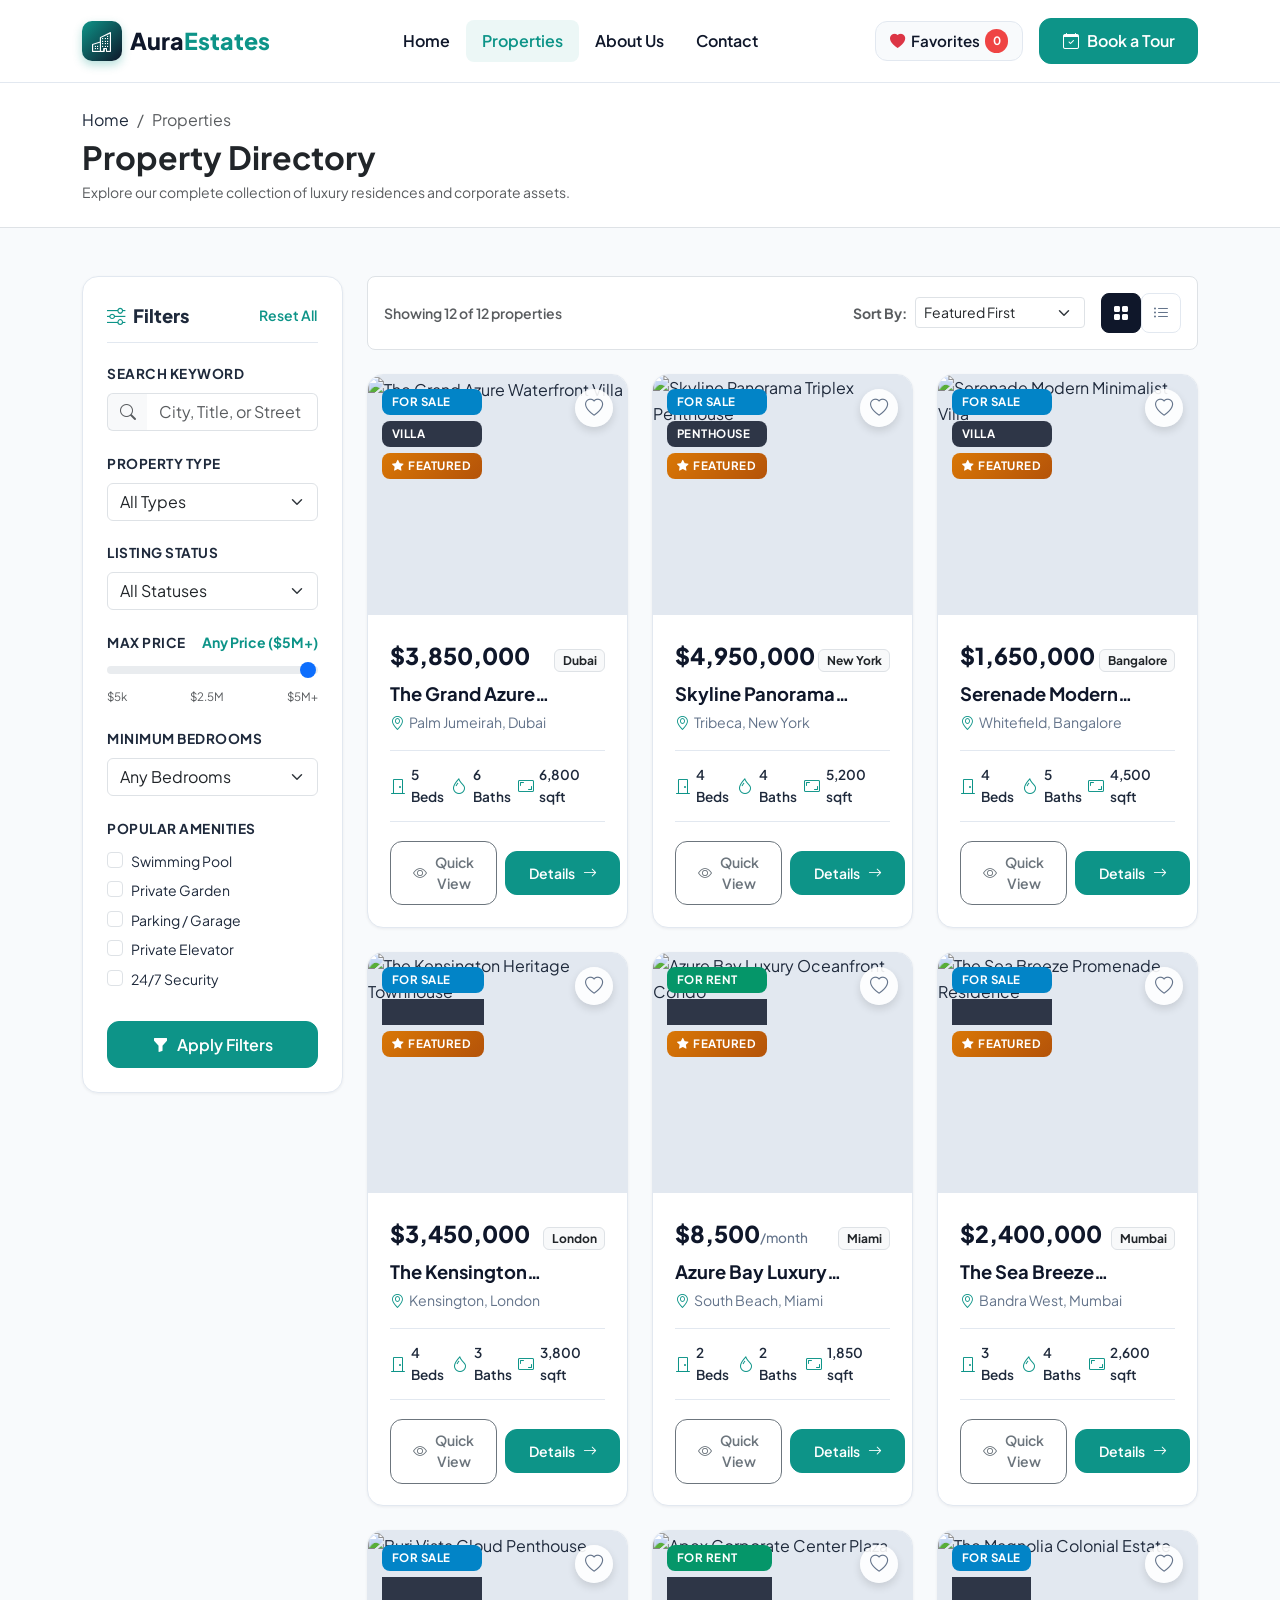
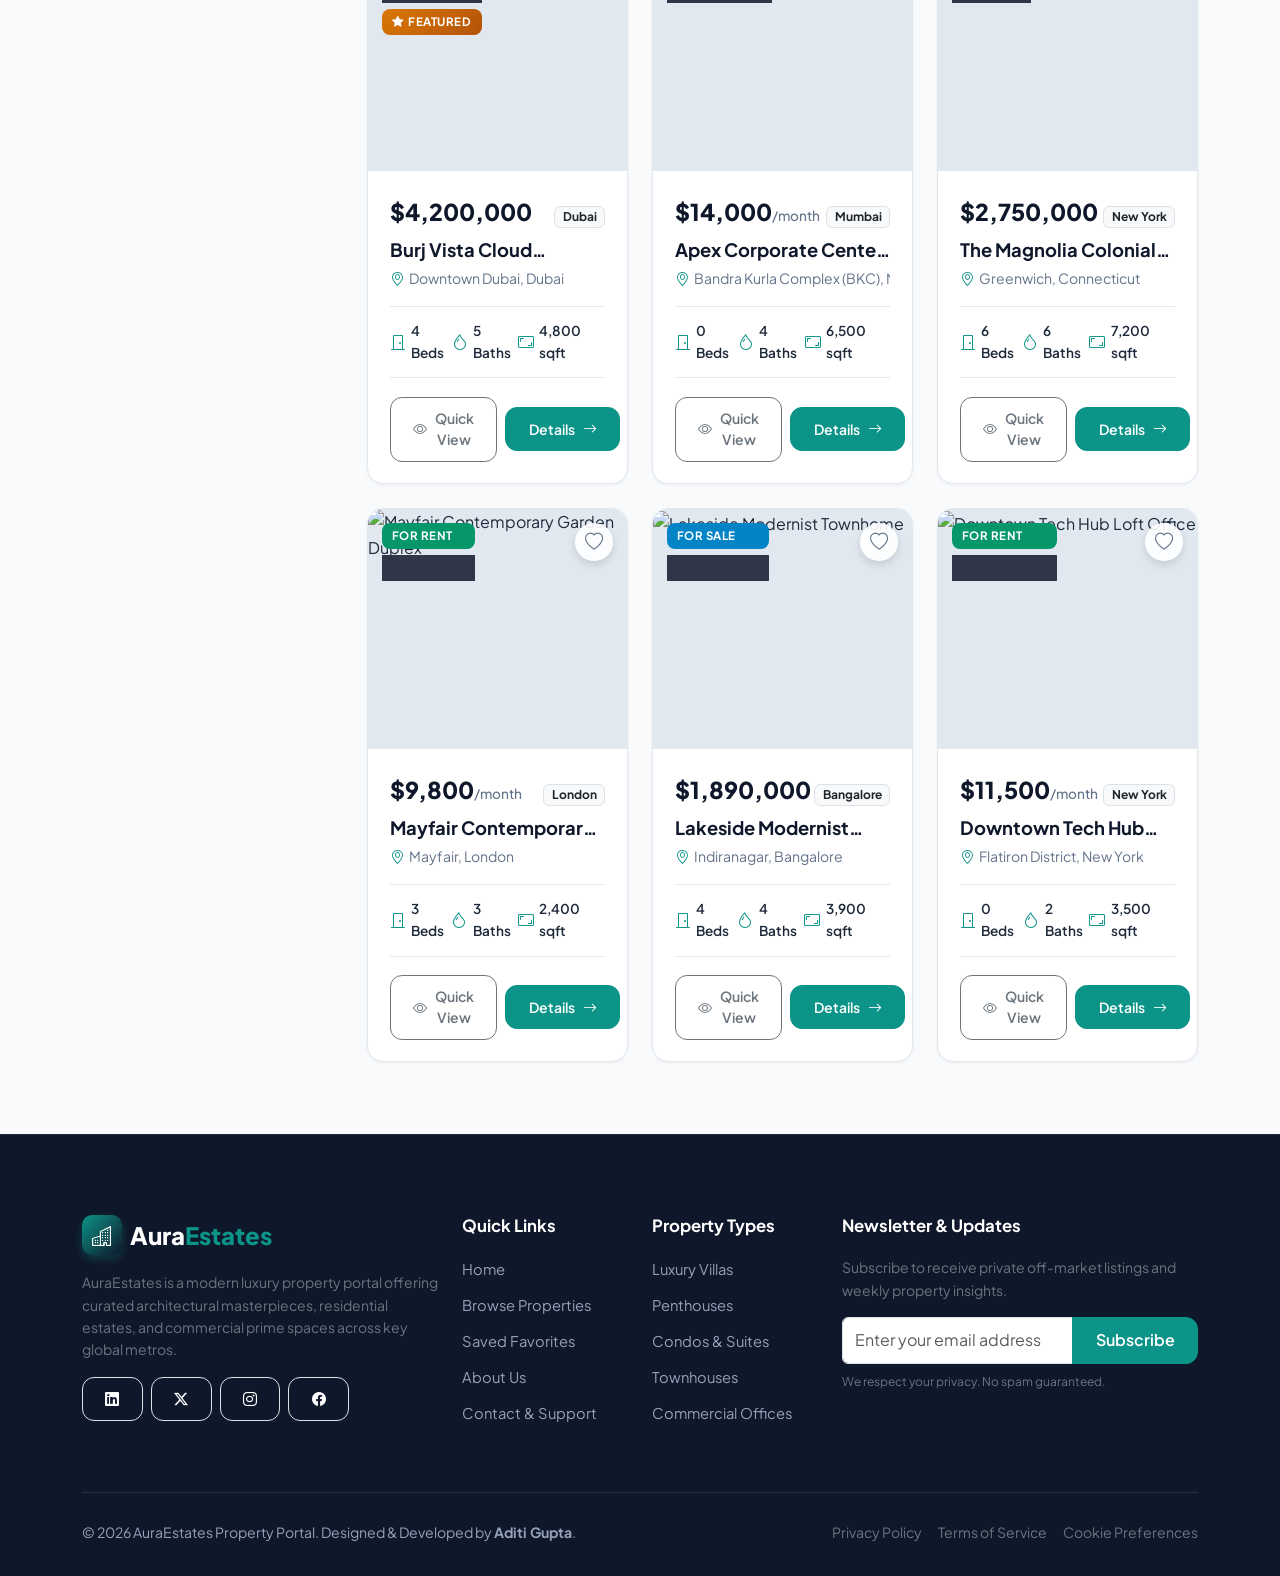
==== properties.html @ 4771a9ad "RealStates" ====
<!DOCTYPE html>
<html lang="en">
<head>
  <meta charset="UTF-8">
  <meta name="viewport" content="width=device-width, initial-scale=1.0">
  <title>Browse Properties | AuraEstates Luxury Portal</title>
  
  <!-- Favicon -->
  <link rel="icon" type="image/svg+xml" href="data:image/svg+xml,<svg xmlns='http://www.w3.org/2000/svg' viewBox='0 0 24 24' fill='%230d9488'><path d='M12 3L2 12h3v8h6v-6h2v6h6v-8h3L12 3z'/></svg>">

  <!-- Bootstrap 5 CSS -->
  <link href="https://cdn.jsdelivr.net/npm/bootstrap@5.3.3/dist/css/bootstrap.min.css" rel="stylesheet">
  <!-- Bootstrap Icons -->
  <link rel="stylesheet" href="https://cdn.jsdelivr.net/npm/bootstrap-icons@1.11.3/font/bootstrap-icons.min.css">
  <!-- Custom CSS -->
  <link rel="stylesheet" href="css/style.css">
</head>
<body>

  <!-- ================= Navigation Bar ================= -->
  <nav class="navbar navbar-expand-lg sticky-top main-navbar py-3">
    <div class="container">
      <a class="navbar-brand" href="index.html">
        <div class="brand-icon-box">
          <i class="bi bi-buildings"></i>
        </div>
        <span>Aura<span class="text-accent">Estates</span></span>
      </a>

      <button class="navbar-toggler border-0 shadow-none" type="button" data-bs-toggle="collapse" data-bs-target="#mainNav" aria-controls="mainNav" aria-expanded="false" aria-label="Toggle navigation">
        <i class="bi bi-list fs-1 text-dark"></i>
      </button>

      <div class="collapse navbar-collapse" id="mainNav">
        <ul class="navbar-nav mx-auto mb-2 mb-lg-0">
          <li class="nav-item">
            <a class="nav-link" href="index.html">Home</a>
          </li>
          <li class="nav-item">
            <a class="nav-link active" href="properties.html">Properties</a>
          </li>
          <li class="nav-item">
            <a class="nav-link" href="about.html">About Us</a>
          </li>
          <li class="nav-item">
            <a class="nav-link" href="contact.html">Contact</a>
          </li>
        </ul>

        <div class="d-flex align-items-center gap-3">
          <a href="favorites.html" class="nav-favorite-btn" title="View Saved Properties">
            <i class="bi bi-heart-fill text-danger"></i>
            <span>Favorites</span>
            <span class="badge-counter favorites-badge-count">0</span>
          </a>
          <a href="contact.html" class="btn btn-primary d-none d-sm-inline-flex">
            <i class="bi bi-calendar-check"></i> Book a Tour
          </a>
        </div>
      </div>
    </div>
  </nav>

  <!-- ================= Page Header / Breadcrumb ================= -->
  <div class="py-4 bg-white border-bottom">
    <div class="container">
      <nav aria-label="breadcrumb">
        <ol class="breadcrumb mb-1 small">
          <li class="breadcrumb-item"><a href="index.html">Home</a></li>
          <li class="breadcrumb-item active" aria-current="page">Properties</li>
        </ol>
      </nav>
      <div class="d-flex flex-column flex-md-row justify-content-between align-items-md-center">
        <div>
          <h2 class="fw-bold text-dark mb-1">Property Directory</h2>
          <p class="text-muted small mb-0">Explore our complete collection of luxury residences and corporate assets.</p>
        </div>
        <div class="mt-3 mt-md-0">
          <button class="btn btn-outline-secondary btn-sm d-lg-none" type="button" data-bs-toggle="collapse" data-bs-target="#filterSidebarCollapse">
            <i class="bi bi-funnel"></i> Toggle Search Filters
          </button>
        </div>
      </div>
    </div>
  </div>

  <!-- ================= Main Content & Listings ================= -->
  <main class="py-5">
    <div class="container">
      <div class="row g-4">

        <!-- Left Column: Search & Filter Sidebar -->
        <div class="col-lg-4 col-xl-3">
          <div class="collapse d-lg-block" id="filterSidebarCollapse">
            <aside class="filter-card">
              <div class="filter-title">
                <span><i class="bi bi-sliders me-2 text-accent"></i>Filters</span>
                <button type="button" id="resetFiltersBtn" class="btn btn-sm btn-link text-decoration-none text-accent p-0">
                  Reset All
                </button>
              </div>

              <!-- Keyword Search -->
              <div class="filter-group">
                <label for="filterKeyword" class="filter-label">Search Keyword</label>
                <div class="input-group">
                  <span class="input-group-text bg-light border-end-0"><i class="bi bi-search text-muted"></i></span>
                  <input type="text" id="filterKeyword" class="form-control border-start-0" placeholder="City, Title, or Street">
                </div>
              </div>

              <!-- Property Type -->
              <div class="filter-group">
                <label for="filterType" class="filter-label">Property Type</label>
                <select id="filterType" class="form-select">
                  <option value="all">All Types</option>
                  <option value="Villa">Villa</option>
                  <option value="Penthouse">Penthouse</option>
                  <option value="Apartment">Apartment</option>
                  <option value="Townhouse">Townhouse</option>
                  <option value="Commercial">Commercial</option>
                </select>
              </div>

              <!-- Status (Sale/Rent) -->
              <div class="filter-group">
                <label for="filterStatus" class="filter-label">Listing Status</label>
                <select id="filterStatus" class="form-select">
                  <option value="all">All Statuses</option>
                  <option value="For Sale">For Sale</option>
                  <option value="For Rent">For Rent</option>
                </select>
              </div>

              <!-- Price Slider -->
              <div class="filter-group">
                <div class="d-flex justify-content-between align-items-center mb-1">
                  <label for="filterPriceSlider" class="filter-label mb-0">Max Price</label>
                  <span id="filterPriceValue" class="fw-bold text-accent small">Any Price ($5M+)</span>
                </div>
                <input type="range" class="form-range price-range-slider" id="filterPriceSlider" min="5000" max="5000000" step="50000" value="5000000">
                <div class="d-flex justify-content-between text-muted" style="font-size: 0.72rem;">
                  <span>$5k</span>
                  <span>$2.5M</span>
                  <span>$5M+</span>
                </div>
              </div>

              <!-- Bedrooms -->
              <div class="filter-group">
                <label for="filterBedrooms" class="filter-label">Minimum Bedrooms</label>
                <select id="filterBedrooms" class="form-select">
                  <option value="all">Any Bedrooms</option>
                  <option value="1">1+ Bedrooms</option>
                  <option value="2">2+ Bedrooms</option>
                  <option value="3">3+ Bedrooms</option>
                  <option value="4">4+ Bedrooms</option>
                </select>
              </div>

              <!-- Amenities Checkboxes -->
              <div class="filter-group">
                <label class="filter-label">Popular Amenities</label>
                <div class="form-check mb-1">
                  <input class="form-check-input filter-amenity-checkbox" type="checkbox" value="Pool" id="amenityPool">
                  <label class="form-check-label small" for="amenityPool">Swimming Pool</label>
                </div>
                <div class="form-check mb-1">
                  <input class="form-check-input filter-amenity-checkbox" type="checkbox" value="Garden" id="amenityGarden">
                  <label class="form-check-label small" for="amenityGarden">Private Garden</label>
                </div>
                <div class="form-check mb-1">
                  <input class="form-check-input filter-amenity-checkbox" type="checkbox" value="Garage" id="amenityGarage">
                  <label class="form-check-label small" for="amenityGarage">Parking / Garage</label>
                </div>
                <div class="form-check mb-1">
                  <input class="form-check-input filter-amenity-checkbox" type="checkbox" value="Elevator" id="amenityElevator">
                  <label class="form-check-label small" for="amenityElevator">Private Elevator</label>
                </div>
                <div class="form-check mb-1">
                  <input class="form-check-input filter-amenity-checkbox" type="checkbox" value="Security" id="amenitySecurity">
                  <label class="form-check-label small" for="amenitySecurity">24/7 Security</label>
                </div>
              </div>

              <div class="pt-2">
                <button type="button" class="btn btn-primary w-100" onclick="applyPropertyFilters()">
                  <i class="bi bi-funnel-fill"></i> Apply Filters
                </button>
              </div>
            </aside>
          </div>
        </div>

        <!-- Right Column: Results & Listings -->
        <div class="col-lg-8 col-xl-9">
          <!-- Results Toolbar -->
          <div class="bg-white p-3 rounded-3 border mb-4 d-flex flex-column flex-sm-row justify-content-between align-items-sm-center gap-3">
            <div id="propertiesCountText" class="fw-semibold text-muted small">
              Showing 12 of 12 properties
            </div>

            <div class="d-flex align-items-center gap-2">
              <label for="sortBySelect" class="small fw-bold text-muted text-nowrap d-none d-md-inline">Sort By:</label>
              <select id="sortBySelect" class="form-select form-select-sm" style="min-width: 170px;">
                <option value="featured">Featured First</option>
                <option value="price-low">Price: Low to High</option>
                <option value="price-high">Price: High to Low</option>
                <option value="area">Area: Largest First</option>
                <option value="newest">Year Built: Newest</option>
              </select>

              <!-- View Switchers -->
              <div class="btn-group btn-group-sm ms-2" role="group">
                <button type="button" class="view-toggle-btn active" id="viewGridBtn" title="Grid View">
                  <i class="bi bi-grid-fill"></i>
                </button>
                <button type="button" class="view-toggle-btn" id="viewListBtn" title="List View">
                  <i class="bi bi-list-ul"></i>
                </button>
              </div>
            </div>
          </div>

          <!-- Dynamic Properties Grid / List -->
          <div class="row" id="propertiesListContainer">
            <!-- Properties rendered here by script.js -->
          </div>

        </div>

      </div>
    </div>
  </main>

  <!-- ================= Main Footer ================= -->
  <footer class="main-footer">
    <div class="container">
      <div class="row g-4">
        <div class="col-lg-4 col-md-6">
          <div class="footer-brand">
            <div class="brand-icon-box">
              <i class="bi bi-buildings"></i>
            </div>
            <span>Aura<span class="text-accent">Estates</span></span>
          </div>
          <p class="text-secondary small mb-3">
            AuraEstates is a modern luxury property portal offering curated architectural masterpieces, residential estates, and commercial prime spaces across key global metros.
          </p>
          <div class="d-flex gap-2">
            <a href="#" class="btn btn-sm btn-dark-navy border"><i class="bi bi-linkedin"></i></a>
            <a href="#" class="btn btn-sm btn-dark-navy border"><i class="bi bi-twitter-x"></i></a>
            <a href="#" class="btn btn-sm btn-dark-navy border"><i class="bi bi-instagram"></i></a>
            <a href="#" class="btn btn-sm btn-dark-navy border"><i class="bi bi-facebook"></i></a>
          </div>
        </div>

        <div class="col-lg-2 col-md-6 col-6">
          <h5 class="footer-title">Quick Links</h5>
          <ul class="footer-links">
            <li><a href="index.html">Home</a></li>
            <li><a href="properties.html">Browse Properties</a></li>
            <li><a href="favorites.html">Saved Favorites</a></li>
            <li><a href="about.html">About Us</a></li>
            <li><a href="contact.html">Contact & Support</a></li>
          </ul>
        </div>

        <div class="col-lg-2 col-md-6 col-6">
          <h5 class="footer-title">Property Types</h5>
          <ul class="footer-links">
            <li><a href="properties.html?type=Villa">Luxury Villas</a></li>
            <li><a href="properties.html?type=Penthouse">Penthouses</a></li>
            <li><a href="properties.html?type=Apartment">Condos & Suites</a></li>
            <li><a href="properties.html?type=Townhouse">Townhouses</a></li>
            <li><a href="properties.html?type=Commercial">Commercial Offices</a></li>
          </ul>
        </div>

        <div class="col-lg-4 col-md-6">
          <h5 class="footer-title">Newsletter & Updates</h5>
          <p class="text-secondary small mb-3">
            Subscribe to receive private off-market listings and weekly property insights.
          </p>
          <form class="needs-validation" data-form-type="newsletter" novalidate>
            <div class="input-group mb-2">
              <input type="email" class="form-control" placeholder="Enter your email address" required>
              <button class="btn btn-primary" type="submit">Subscribe</button>
            </div>
            <div class="form-text text-secondary" style="font-size: 0.75rem;">
              We respect your privacy. No spam guaranteed.
            </div>
          </form>
        </div>
      </div>

      <div class="footer-bottom d-flex flex-column flex-md-row justify-content-between align-items-center gap-2">
        <div>
          &copy; 2026 AuraEstates Property Portal. Designed & Developed by <strong>Aditi Gupta</strong>.
        </div>
        <div class="d-flex gap-3">
          <a href="#" class="text-secondary">Privacy Policy</a>
          <a href="#" class="text-secondary">Terms of Service</a>
          <a href="#" class="text-secondary">Cookie Preferences</a>
        </div>
      </div>
    </div>
  </footer>

  <!-- Bootstrap 5 JS Bundle -->
  <script src="https://cdn.jsdelivr.net/npm/bootstrap@5.3.3/dist/js/bootstrap.bundle.min.js"></script>
  <!-- Data & App Scripts -->
  <script src="js/data.js"></script>
  <script src="js/script.js"></script>
</body>
</html>
---- css/style.css ----
/*
  Real Estate Property Portal - Custom Styles
  Author: Aditi Gupta
  Theme: Modern Luxury Real Estate (Navy, Slate & Teal Accents)
*/

@import url('https://fonts.googleapis.com/css2?family=Plus+Jakarta+Sans:ital,wght@0,300;0,400;0,500;0,600;0,700;0,800;1,400&display=swap');

:root {
  --primary-color: #0f172a;       /* Deep slate/navy */
  --primary-light: #1e293b;
  --accent-color: #0d9488;        /* Luxury teal */
  --accent-hover: #0f766e;
  --accent-light: #ccfbf1;
  --gold-accent: #d97706;         /* Refined gold/amber */
  --gold-light: #fef3c7;
  --bg-light: #f8fafc;
  --bg-card: #ffffff;
  --text-main: #1e293b;
  --text-muted: #64748b;
  --text-subtle: #94a3b8;
  --border-color: #e2e8f0;
  --border-hover: #cbd5e1;
  --shadow-sm: 0 1px 3px rgba(15, 23, 42, 0.06);
  --shadow-md: 0 4px 20px -2px rgba(15, 23, 42, 0.08);
  --shadow-lg: 0 12px 30px -4px rgba(15, 23, 42, 0.12);
  --shadow-hover: 0 20px 35px -5px rgba(15, 23, 42, 0.15);
  --radius-sm: 8px;
  --radius-md: 12px;
  --radius-lg: 16px;
  --radius-full: 9999px;
  --transition-base: all 0.25s cubic-bezier(0.4, 0, 0.2, 1);
}

* {
  box-sizing: border-box;
  margin: 0;
  padding: 0;
}

body {
  font-family: 'Plus Jakarta Sans', -apple-system, BlinkMacSystemFont, "Segoe UI", Roboto, sans-serif;
  color: var(--text-main);
  background-color: var(--bg-light);
  line-height: 1.6;
  -webkit-font-smoothing: antialiased;
}

a {
  text-decoration: none;
  color: inherit;
  transition: var(--transition-base);
}

img {
  max-width: 100%;
  height: auto;
}

/* ============================================================
   Typography & Utility Badges
   ============================================================ */
h1, h2, h3, h4, h5, h6 {
  font-weight: 700;
  color: var(--primary-color);
  line-height: 1.25;
}

.text-accent {
  color: var(--accent-color) !important;
}

.bg-accent {
  background-color: var(--accent-color) !important;
}

.bg-accent-light {
  background-color: var(--accent-light) !important;
  color: var(--accent-hover) !important;
}

.badge-sale {
  background-color: #0284c7;
  color: #ffffff;
}

.badge-rent {
  background-color: #059669;
  color: #ffffff;
}

.badge-type {
  background: rgba(15, 23, 42, 0.85);
  color: #ffffff;
  backdrop-filter: blur(4px);
}

.badge-featured {
  background: linear-gradient(135deg, #d97706, #b45309);
  color: #ffffff;
  font-weight: 600;
}

/* ============================================================
   Buttons
   ============================================================ */
.btn {
  font-weight: 600;
  padding: 0.65rem 1.4rem;
  border-radius: var(--radius-md);
  transition: var(--transition-base);
  display: inline-flex;
  align-items: center;
  justify-content: center;
  gap: 0.5rem;
}

.btn-primary {
  background-color: var(--accent-color);
  border-color: var(--accent-color);
  color: #ffffff;
}

.btn-primary:hover,
.btn-primary:focus {
  background-color: var(--accent-hover);
  border-color: var(--accent-hover);
  color: #ffffff;
  transform: translateY(-2px);
  box-shadow: 0 8px 20px rgba(13, 148, 136, 0.35);
}

.btn-outline-primary {
  color: var(--accent-color);
  border-color: var(--accent-color);
  background: transparent;
}

.btn-outline-primary:hover {
  background-color: var(--accent-color);
  border-color: var(--accent-color);
  color: #ffffff;
  transform: translateY(-2px);
  box-shadow: 0 8px 20px rgba(13, 148, 136, 0.25);
}

.btn-dark-navy {
  background-color: var(--primary-color);
  border-color: var(--primary-color);
  color: #ffffff;
}

.btn-dark-navy:hover {
  background-color: var(--primary-light);
  border-color: var(--primary-light);
  color: #ffffff;
  transform: translateY(-2px);
  box-shadow: 0 8px 20px rgba(15, 23, 42, 0.25);
}

/* ============================================================
   Navbar
   ============================================================ */
.main-navbar {
  background: rgba(255, 255, 255, 0.96);
  backdrop-filter: blur(12px);
  border-bottom: 1px solid var(--border-color);
  transition: var(--transition-base);
  z-index: 1030;
}

.navbar-brand {
  font-size: 1.45rem;
  font-weight: 800;
  color: var(--primary-color);
  display: flex;
  align-items: center;
  gap: 0.5rem;
}

.brand-icon-box {
  width: 40px;
  height: 40px;
  border-radius: 10px;
  background: linear-gradient(135deg, var(--accent-color), var(--primary-color));
  color: #fff;
  display: flex;
  align-items: center;
  justify-content: center;
  font-size: 1.25rem;
  box-shadow: 0 4px 10px rgba(13, 148, 136, 0.3);
}

.navbar-nav .nav-link {
  font-weight: 600;
  color: var(--primary-color);
  padding: 0.5rem 1rem !important;
  border-radius: var(--radius-sm);
  transition: var(--transition-base);
}

.navbar-nav .nav-link:hover,
.navbar-nav .nav-link.active {
  color: var(--accent-color);
  background-color: rgba(13, 148, 136, 0.08);
}

.nav-favorite-btn {
  position: relative;
  display: inline-flex;
  align-items: center;
  gap: 0.35rem;
  padding: 0.45rem 0.9rem;
  border-radius: var(--radius-md);
  background: var(--bg-light);
  border: 1px solid var(--border-color);
  color: var(--primary-color);
  font-weight: 600;
  font-size: 0.95rem;
}

.nav-favorite-btn:hover {
  background: #ffffff;
  border-color: var(--accent-color);
  color: var(--accent-color);
}

.nav-favorite-btn .badge-counter {
  background-color: #ef4444;
  color: #ffffff;
  font-size: 0.72rem;
  font-weight: 700;
  padding: 0.15rem 0.45rem;
  border-radius: var(--radius-full);
}

/* ============================================================
   Hero Section
   ============================================================ */
.hero-section {
  position: relative;
  min-height: 620px;
  background: linear-gradient(180deg, rgba(15, 23, 42, 0.75) 0%, rgba(15, 23, 42, 0.85) 100%),
              url('https://images.unsplash.com/photo-1600596542815-ffad4c1539a9?auto=format&fit=crop&w=2000&q=80') center/cover no-repeat;
  color: #ffffff;
  display: flex;
  align-items: center;
  padding: 6rem 0 7rem;
}

.hero-tagline {
  font-size: 0.95rem;
  font-weight: 700;
  text-transform: uppercase;
  letter-spacing: 2px;
  color: #5eead4;
  margin-bottom: 0.75rem;
}

.hero-title {
  font-size: 3.25rem;
  font-weight: 800;
  color: #ffffff;
  line-height: 1.15;
  margin-bottom: 1.25rem;
}

.hero-subtitle {
  font-size: 1.15rem;
  color: #cbd5e1;
  max-width: 650px;
  margin-bottom: 2.5rem;
}

/* Hero Quick Search Box */
.hero-search-card {
  background: #ffffff;
  border-radius: var(--radius-lg);
  padding: 1.75rem;
  box-shadow: var(--shadow-lg);
  border: 1px solid rgba(255, 255, 255, 0.2);
}

.search-tabs {
  display: flex;
  gap: 0.5rem;
  margin-bottom: 1.25rem;
}

.search-tab-btn {
  background: transparent;
  border: none;
  font-weight: 700;
  font-size: 0.95rem;
  color: var(--text-muted);
  padding: 0.4rem 1.2rem;
  border-radius: var(--radius-full);
  cursor: pointer;
  transition: var(--transition-base);
}

.search-tab-btn.active {
  background: var(--accent-color);
  color: #ffffff;
}

.search-input-group {
  position: relative;
}

.search-input-group i {
  position: absolute;
  left: 1rem;
  top: 50%;
  transform: translateY(-50%);
  color: var(--accent-color);
  font-size: 1.1rem;
}

.search-input-group .form-control,
.search-input-group .form-select {
  padding-left: 2.75rem;
  height: 52px;
  border-radius: var(--radius-md);
  border: 1px solid var(--border-color);
  font-size: 0.95rem;
  font-weight: 500;
}

.search-input-group .form-control:focus,
.search-input-group .form-select:focus {
  border-color: var(--accent-color);
  box-shadow: 0 0 0 4px rgba(13, 148, 136, 0.15);
}

/* ============================================================
   Stats Counter Strip
   ============================================================ */
.stats-strip {
  margin-top: -3.5rem;
  position: relative;
  z-index: 20;
}

.stats-card {
  background: #ffffff;
  border-radius: var(--radius-lg);
  padding: 1.75rem 1.5rem;
  box-shadow: var(--shadow-md);
  border: 1px solid var(--border-color);
  text-align: center;
  transition: var(--transition-base);
}

.stats-card:hover {
  transform: translateY(-4px);
  box-shadow: var(--shadow-lg);
  border-color: var(--accent-color);
}

.stats-number {
  font-size: 2.25rem;
  font-weight: 800;
  color: var(--primary-color);
  line-height: 1;
  margin-bottom: 0.35rem;
}

.stats-label {
  font-size: 0.9rem;
  font-weight: 600;
  color: var(--text-muted);
}

/* ============================================================
   Section Headers
   ============================================================ */
.section-header {
  margin-bottom: 2.75rem;
}

.section-subtitle {
  font-size: 0.85rem;
  font-weight: 800;
  text-transform: uppercase;
  letter-spacing: 1.5px;
  color: var(--accent-color);
  margin-bottom: 0.5rem;
  display: inline-block;
}

.section-title {
  font-size: 2.2rem;
  font-weight: 800;
  color: var(--primary-color);
}

/* ============================================================
   Property Cards
   ============================================================ */
.property-card {
  background: var(--bg-card);
  border-radius: var(--radius-lg);
  border: 1px solid var(--border-color);
  overflow: hidden;
  box-shadow: var(--shadow-sm);
  transition: var(--transition-base);
  height: 100%;
  display: flex;
  flex-direction: column;
}

.property-card:hover {
  transform: translateY(-6px);
  box-shadow: var(--shadow-hover);
  border-color: #cbd5e1;
}

.card-img-wrapper {
  position: relative;
  overflow: hidden;
  height: 240px;
  background-color: #e2e8f0;
}

.card-img-wrapper img {
  width: 100%;
  height: 100%;
  object-fit: cover;
  transition: transform 0.6s cubic-bezier(0.165, 0.84, 0.44, 1);
}

.property-card:hover .card-img-wrapper img {
  transform: scale(1.06);
}

.card-badges {
  position: absolute;
  top: 0.85rem;
  left: 0.85rem;
  display: flex;
  flex-direction: column;
  gap: 0.35rem;
  z-index: 5;
}

.card-badge {
  font-size: 0.72rem;
  font-weight: 700;
  padding: 0.25rem 0.65rem;
  border-radius: var(--radius-sm);
  text-transform: uppercase;
  letter-spacing: 0.5px;
}

.favorite-btn {
  position: absolute;
  top: 0.85rem;
  right: 0.85rem;
  width: 38px;
  height: 38px;
  border-radius: 50%;
  background: rgba(255, 255, 255, 0.9);
  border: none;
  display: flex;
  align-items: center;
  justify-content: center;
  color: var(--text-muted);
  font-size: 1.15rem;
  cursor: pointer;
  z-index: 5;
  transition: var(--transition-base);
  box-shadow: 0 4px 8px rgba(0, 0, 0, 0.12);
}

.favorite-btn:hover {
  background: #ffffff;
  color: #ef4444;
  transform: scale(1.1);
}

.favorite-btn.active {
  background: #ffffff;
  color: #ef4444;
}

.favorite-btn.active i {
  font-weight: 900;
}

.card-body-content {
  padding: 1.35rem;
  display: flex;
  flex-direction: column;
  flex-grow: 1;
}

.card-price-row {
  display: flex;
  align-items: baseline;
  justify-content: space-between;
  margin-bottom: 0.5rem;
}

.card-price {
  font-size: 1.45rem;
  font-weight: 800;
  color: var(--primary-color);
}

.card-price small {
  font-size: 0.85rem;
  color: var(--text-muted);
  font-weight: 500;
}

.card-prop-title {
  font-size: 1.15rem;
  font-weight: 700;
  color: var(--primary-color);
  margin-bottom: 0.4rem;
  display: -webkit-box;
  -webkit-line-clamp: 1;
  -webkit-box-orient: vertical;
  overflow: hidden;
}

.card-prop-title a:hover {
  color: var(--accent-color);
}

.card-location {
  font-size: 0.88rem;
  color: var(--text-muted);
  margin-bottom: 1rem;
  display: flex;
  align-items: center;
  gap: 0.35rem;
}

.card-specs-row {
  display: flex;
  align-items: center;
  justify-content: space-between;
  padding: 0.85rem 0;
  border-top: 1px solid var(--border-color);
  border-bottom: 1px solid var(--border-color);
  margin-bottom: 1.15rem;
  font-size: 0.85rem;
  color: var(--text-main);
  font-weight: 600;
}

.spec-item {
  display: flex;
  align-items: center;
  gap: 0.35rem;
}

.spec-item i {
  color: var(--accent-color);
  font-size: 1rem;
}

.card-footer-action {
  margin-top: auto;
  display: flex;
  align-items: center;
  justify-content: space-between;
  gap: 0.5rem;
}

/* List View Style for Property Card */
.property-card-list {
  display: flex;
  flex-direction: row;
  height: auto;
  margin-bottom: 1.5rem;
}

.property-card-list .card-img-wrapper {
  width: 340px;
  min-width: 340px;
  height: auto;
}

@media (max-width: 768px) {
  .property-card-list {
    flex-direction: column;
  }
  .property-card-list .card-img-wrapper {
    width: 100%;
    min-width: 100%;
    height: 220px;
  }
}

/* ============================================================
   Category Cards & Locations
   ============================================================ */
.category-card {
  background: #ffffff;
  border-radius: var(--radius-lg);
  padding: 1.75rem 1.25rem;
  text-align: center;
  border: 1px solid var(--border-color);
  box-shadow: var(--shadow-sm);
  transition: var(--transition-base);
  cursor: pointer;
  display: block;
}

.category-card:hover {
  transform: translateY(-5px);
  border-color: var(--accent-color);
  box-shadow: var(--shadow-md);
}

.category-icon-box {
  width: 64px;
  height: 64px;
  border-radius: 16px;
  background: var(--accent-light);
  color: var(--accent-color);
  display: flex;
  align-items: center;
  justify-content: center;
  font-size: 1.85rem;
  margin: 0 auto 1.25rem;
  transition: var(--transition-base);
}

.category-card:hover .category-icon-box {
  background: var(--accent-color);
  color: #ffffff;
  transform: scale(1.08);
}

.category-title {
  font-size: 1.1rem;
  font-weight: 700;
  margin-bottom: 0.25rem;
}

.category-count {
  font-size: 0.85rem;
  color: var(--text-muted);
}

/* Location Card */
.location-card {
  position: relative;
  border-radius: var(--radius-lg);
  overflow: hidden;
  height: 260px;
  box-shadow: var(--shadow-sm);
  transition: var(--transition-base);
  display: block;
}

.location-card:hover {
  transform: translateY(-6px);
  box-shadow: var(--shadow-hover);
}

.location-card img {
  width: 100%;
  height: 100%;
  object-fit: cover;
  transition: transform 0.6s ease;
}

.location-card:hover img {
  transform: scale(1.08);
}

.location-overlay {
  position: absolute;
  inset: 0;
  background: linear-gradient(180deg, rgba(15, 23, 42, 0.1) 0%, rgba(15, 23, 42, 0.85) 100%);
  display: flex;
  flex-direction: column;
  justify-content: flex-end;
  padding: 1.5rem;
  color: #ffffff;
}

.location-name {
  font-size: 1.35rem;
  font-weight: 800;
  color: #ffffff;
  margin-bottom: 0.25rem;
}

.location-count {
  font-size: 0.88rem;
  color: #cbd5e1;
}

/* ============================================================
   Why Choose Us & Feature Boxes
   ============================================================ */
.feature-box {
  background: #ffffff;
  border-radius: var(--radius-lg);
  padding: 2.25rem 1.75rem;
  border: 1px solid var(--border-color);
  box-shadow: var(--shadow-sm);
  transition: var(--transition-base);
  height: 100%;
}

.feature-box:hover {
  transform: translateY(-5px);
  border-color: var(--accent-color);
  box-shadow: var(--shadow-md);
}

.feature-icon-wrapper {
  width: 58px;
  height: 58px;
  border-radius: 14px;
  background: var(--accent-light);
  color: var(--accent-color);
  display: flex;
  align-items: center;
  justify-content: center;
  font-size: 1.6rem;
  margin-bottom: 1.25rem;
}

.feature-box h4 {
  font-size: 1.25rem;
  font-weight: 700;
  margin-bottom: 0.65rem;
}

.feature-box p {
  color: var(--text-muted);
  font-size: 0.95rem;
  margin-bottom: 0;
}

/* ============================================================
   Filter Sidebar (properties.html)
   ============================================================ */
.filter-card {
  background: #ffffff;
  border-radius: var(--radius-lg);
  padding: 1.5rem;
  border: 1px solid var(--border-color);
  box-shadow: var(--shadow-sm);
  position: sticky;
  top: 90px;
}

.filter-title {
  font-size: 1.15rem;
  font-weight: 800;
  display: flex;
  align-items: center;
  justify-content: space-between;
  margin-bottom: 1.25rem;
  padding-bottom: 0.75rem;
  border-bottom: 1px solid var(--border-color);
}

.filter-group {
  margin-bottom: 1.35rem;
}

.filter-label {
  font-size: 0.85rem;
  font-weight: 700;
  color: var(--text-main);
  text-transform: uppercase;
  letter-spacing: 0.5px;
  margin-bottom: 0.5rem;
  display: block;
}

.price-range-slider {
  accent-color: var(--accent-color);
  width: 100%;
  cursor: pointer;
}

.view-toggle-btn {
  width: 40px;
  height: 40px;
  border-radius: var(--radius-sm);
  border: 1px solid var(--border-color);
  background: #ffffff;
  color: var(--text-muted);
  display: inline-flex;
  align-items: center;
  justify-content: center;
  cursor: pointer;
  transition: var(--transition-base);
}

.view-toggle-btn.active,
.view-toggle-btn:hover {
  background: var(--primary-color);
  color: #ffffff;
  border-color: var(--primary-color);
}

/* ============================================================
   Property Details Page (property-details.html)
   ============================================================ */
.details-hero-gallery {
  border-radius: var(--radius-lg);
  overflow: hidden;
  box-shadow: var(--shadow-md);
  margin-bottom: 2rem;
}

.gallery-main-img {
  width: 100%;
  height: 460px;
  object-fit: cover;
  border-radius: var(--radius-lg);
}

.thumbnail-row {
  display: flex;
  gap: 0.75rem;
  margin-top: 0.75rem;
  overflow-x: auto;
  padding-bottom: 0.5rem;
}

.thumb-img {
  width: 100px;
  height: 75px;
  object-fit: cover;
  border-radius: var(--radius-sm);
  cursor: pointer;
  border: 2px solid transparent;
  transition: var(--transition-base);
  opacity: 0.75;
}

.thumb-img:hover,
.thumb-img.active {
  border-color: var(--accent-color);
  opacity: 1;
  transform: scale(1.03);
}

.detail-specs-box {
  background: #ffffff;
  border-radius: var(--radius-lg);
  padding: 1.5rem;
  border: 1px solid var(--border-color);
  box-shadow: var(--shadow-sm);
  margin-bottom: 2rem;
}

.spec-grid-item {
  display: flex;
  align-items: center;
  gap: 0.85rem;
  padding: 0.75rem 0;
}

.spec-grid-icon {
  width: 48px;
  height: 48px;
  border-radius: 12px;
  background: var(--accent-light);
  color: var(--accent-color);
  display: flex;
  align-items: center;
  justify-content: center;
  font-size: 1.35rem;
}

.spec-grid-item .spec-label {
  font-size: 0.8rem;
  color: var(--text-muted);
  font-weight: 500;
  display: block;
}

.spec-grid-item .spec-val {
  font-size: 1.05rem;
  font-weight: 700;
  color: var(--primary-color);
}

.amenity-pill {
  display: inline-flex;
  align-items: center;
  gap: 0.5rem;
  padding: 0.5rem 1rem;
  border-radius: var(--radius-full);
  background: var(--bg-light);
  border: 1px solid var(--border-color);
  font-size: 0.88rem;
  font-weight: 600;
  color: var(--text-main);
  margin: 0.35rem;
}

.amenity-pill i {
  color: var(--accent-color);
}

/* Mortgage Calculator Card */
.calculator-card {
  background: linear-gradient(145deg, #ffffff, #f8fafc);
  border-radius: var(--radius-lg);
  padding: 2rem;
  border: 1px solid var(--border-color);
  box-shadow: var(--shadow-sm);
}

.calc-result-box {
  background: var(--primary-color);
  color: #ffffff;
  border-radius: var(--radius-md);
  padding: 1.5rem;
  text-align: center;
}

.calc-monthly-pay {
  font-size: 2.25rem;
  font-weight: 800;
  color: #5eead4;
}

/* Agent Card */
.agent-card {
  background: #ffffff;
  border-radius: var(--radius-lg);
  padding: 1.75rem;
  border: 1px solid var(--border-color);
  box-shadow: var(--shadow-sm);
}

.agent-avatar {
  width: 80px;
  height: 80px;
  border-radius: 50%;
  object-fit: cover;
  border: 3px solid var(--accent-color);
}

/* ============================================================
   Empty State & Favorites
   ============================================================ */
.empty-state-box {
  text-align: center;
  padding: 4.5rem 1.5rem;
  background: #ffffff;
  border-radius: var(--radius-lg);
  border: 1px dashed var(--border-hover);
}

.empty-state-icon {
  width: 90px;
  height: 90px;
  border-radius: 50%;
  background: var(--accent-light);
  color: var(--accent-color);
  display: flex;
  align-items: center;
  justify-content: center;
  font-size: 2.75rem;
  margin: 0 auto 1.5rem;
}

/* ============================================================
   About Us & Team
   ============================================================ */
.team-card {
  background: #ffffff;
  border-radius: var(--radius-lg);
  overflow: hidden;
  border: 1px solid var(--border-color);
  box-shadow: var(--shadow-sm);
  transition: var(--transition-base);
  text-align: center;
}

.team-card:hover {
  transform: translateY(-5px);
  box-shadow: var(--shadow-md);
}

.team-img-wrapper {
  height: 250px;
  overflow: hidden;
}

.team-img-wrapper img {
  width: 100%;
  height: 100%;
  object-fit: cover;
  transition: transform 0.5s ease;
}

.team-card:hover .team-img-wrapper img {
  transform: scale(1.05);
}

.team-body {
  padding: 1.25rem;
}

.team-name {
  font-size: 1.15rem;
  font-weight: 700;
  margin-bottom: 0.25rem;
}

.team-role {
  font-size: 0.85rem;
  color: var(--accent-color);
  font-weight: 600;
  margin-bottom: 0.75rem;
}

.team-socials a {
  width: 32px;
  height: 32px;
  border-radius: 50%;
  background: var(--bg-light);
  color: var(--text-muted);
  display: inline-flex;
  align-items: center;
  justify-content: center;
  margin: 0 0.2rem;
  font-size: 0.9rem;
  transition: var(--transition-base);
}

.team-socials a:hover {
  background: var(--accent-color);
  color: #ffffff;
}

/* ============================================================
   Contact & Forms
   ============================================================ */
.contact-info-card {
  background: #ffffff;
  border-radius: var(--radius-lg);
  padding: 1.75rem;
  border: 1px solid var(--border-color);
  box-shadow: var(--shadow-sm);
  height: 100%;
}

.contact-info-icon {
  width: 52px;
  height: 52px;
  border-radius: 12px;
  background: var(--accent-light);
  color: var(--accent-color);
  display: flex;
  align-items: center;
  justify-content: center;
  font-size: 1.45rem;
  margin-bottom: 1rem;
}

.form-floating > .form-control:focus ~ label,
.form-floating > .form-control:not(:placeholder-shown) ~ label {
  color: var(--accent-color);
}

.form-control:focus,
.form-select:focus {
  border-color: var(--accent-color);
  box-shadow: 0 0 0 4px rgba(13, 148, 136, 0.15);
}

/* ============================================================
   Testimonial Cards
   ============================================================ */
.testimonial-card {
  background: #ffffff;
  border-radius: var(--radius-lg);
  padding: 2rem 1.75rem;
  border: 1px solid var(--border-color);
  box-shadow: var(--shadow-sm);
  height: 100%;
  display: flex;
  flex-direction: column;
}

.testimonial-stars {
  color: #f59e0b;
  font-size: 0.9rem;
  margin-bottom: 1rem;
}

.testimonial-text {
  font-size: 0.95rem;
  color: var(--text-muted);
  font-style: italic;
  margin-bottom: 1.5rem;
  flex-grow: 1;
}

.testimonial-user {
  display: flex;
  align-items: center;
  gap: 0.85rem;
}

.testimonial-avatar {
  width: 48px;
  height: 48px;
  border-radius: 50%;
  object-fit: cover;
}

/* ============================================================
   Footer
   ============================================================ */
.main-footer {
  background-color: var(--primary-color);
  color: #cbd5e1;
  padding: 5rem 0 2rem;
  border-top: 1px solid #1e293b;
}

.footer-brand {
  font-size: 1.5rem;
  font-weight: 800;
  color: #ffffff;
  display: flex;
  align-items: center;
  gap: 0.5rem;
  margin-bottom: 1rem;
}

.footer-title {
  color: #ffffff;
  font-size: 1.05rem;
  font-weight: 700;
  margin-bottom: 1.25rem;
}

.footer-links {
  list-style: none;
  padding: 0;
  margin: 0;
}

.footer-links li {
  margin-bottom: 0.65rem;
}

.footer-links a {
  color: #94a3b8;
  font-size: 0.92rem;
  transition: var(--transition-base);
}

.footer-links a:hover {
  color: #5eead4;
  padding-left: 5px;
}

.footer-bottom {
  border-top: 1px solid rgba(255, 255, 255, 0.1);
  margin-top: 3.5rem;
  padding-top: 1.75rem;
  font-size: 0.88rem;
  color: #94a3b8;
}

/* ============================================================
   Custom Interactive Toast
   ============================================================ */
.custom-toast-container {
  position: fixed;
  bottom: 24px;
  right: 24px;
  z-index: 9999;
}

.toast-box {
  background: #ffffff;
  border-radius: var(--radius-md);
  padding: 1rem 1.25rem;
  box-shadow: 0 15px 35px -5px rgba(15, 23, 42, 0.25);
  border-left: 5px solid var(--accent-color);
  display: flex;
  align-items: center;
  gap: 0.85rem;
  min-width: 300px;
  max-width: 400px;
  animation: slideInToast 0.35s ease forwards;
}

@keyframes slideInToast {
  from {
    opacity: 0;
    transform: translateY(20px);
  }
  to {
    opacity: 1;
    transform: translateY(0);
  }
}

/* ============================================================
   Responsive Adjustments
   ============================================================ */
@media (max-width: 991.98px) {
  .hero-title {
    font-size: 2.5rem;
  }
  .hero-section {
    min-height: auto;
    padding: 4rem 0 5rem;
  }
  .stats-strip {
    margin-top: -2rem;
  }
  .gallery-main-img {
    height: 320px;
  }
}

@media (max-width: 575.98px) {
  .hero-title {
    font-size: 2rem;
  }
  .hero-search-card {
    padding: 1.25rem;
  }
  .section-title {
    font-size: 1.75rem;
  }
  .gallery-main-img {
    height: 240px;
  }
}
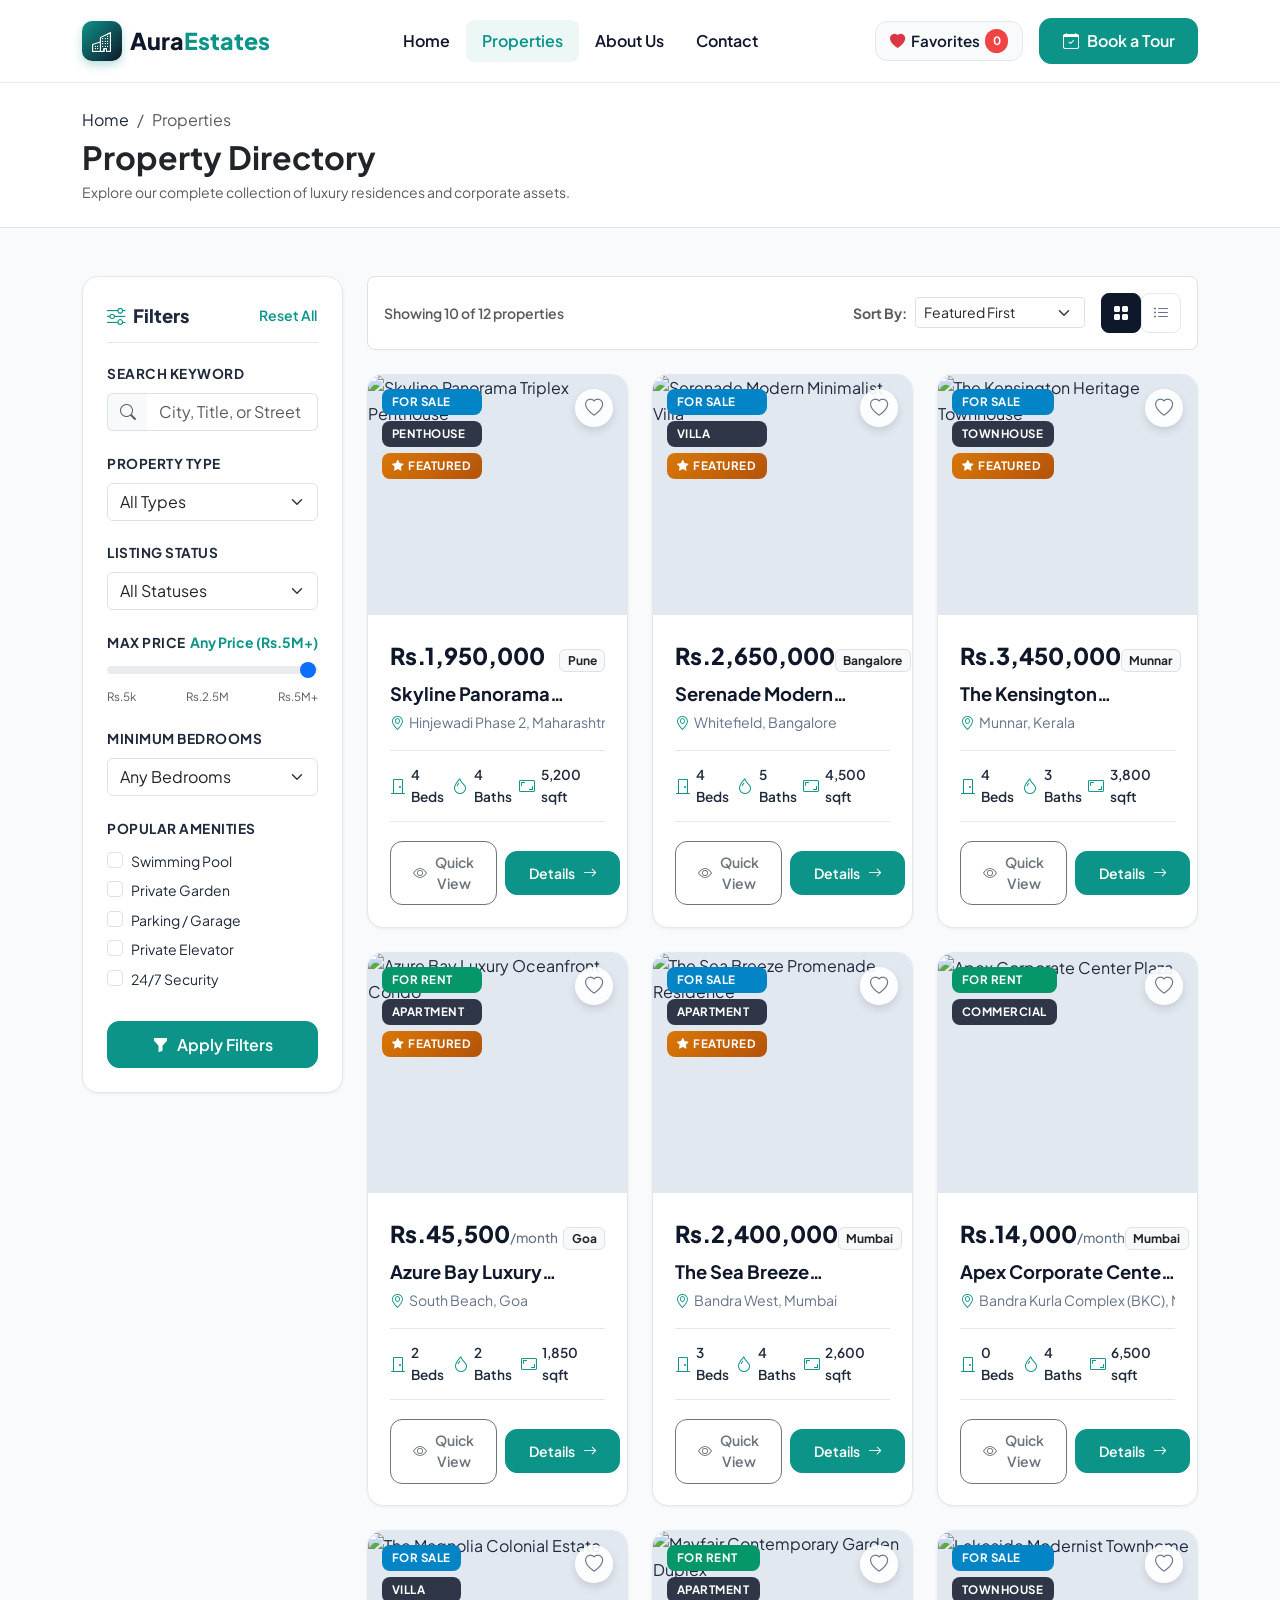
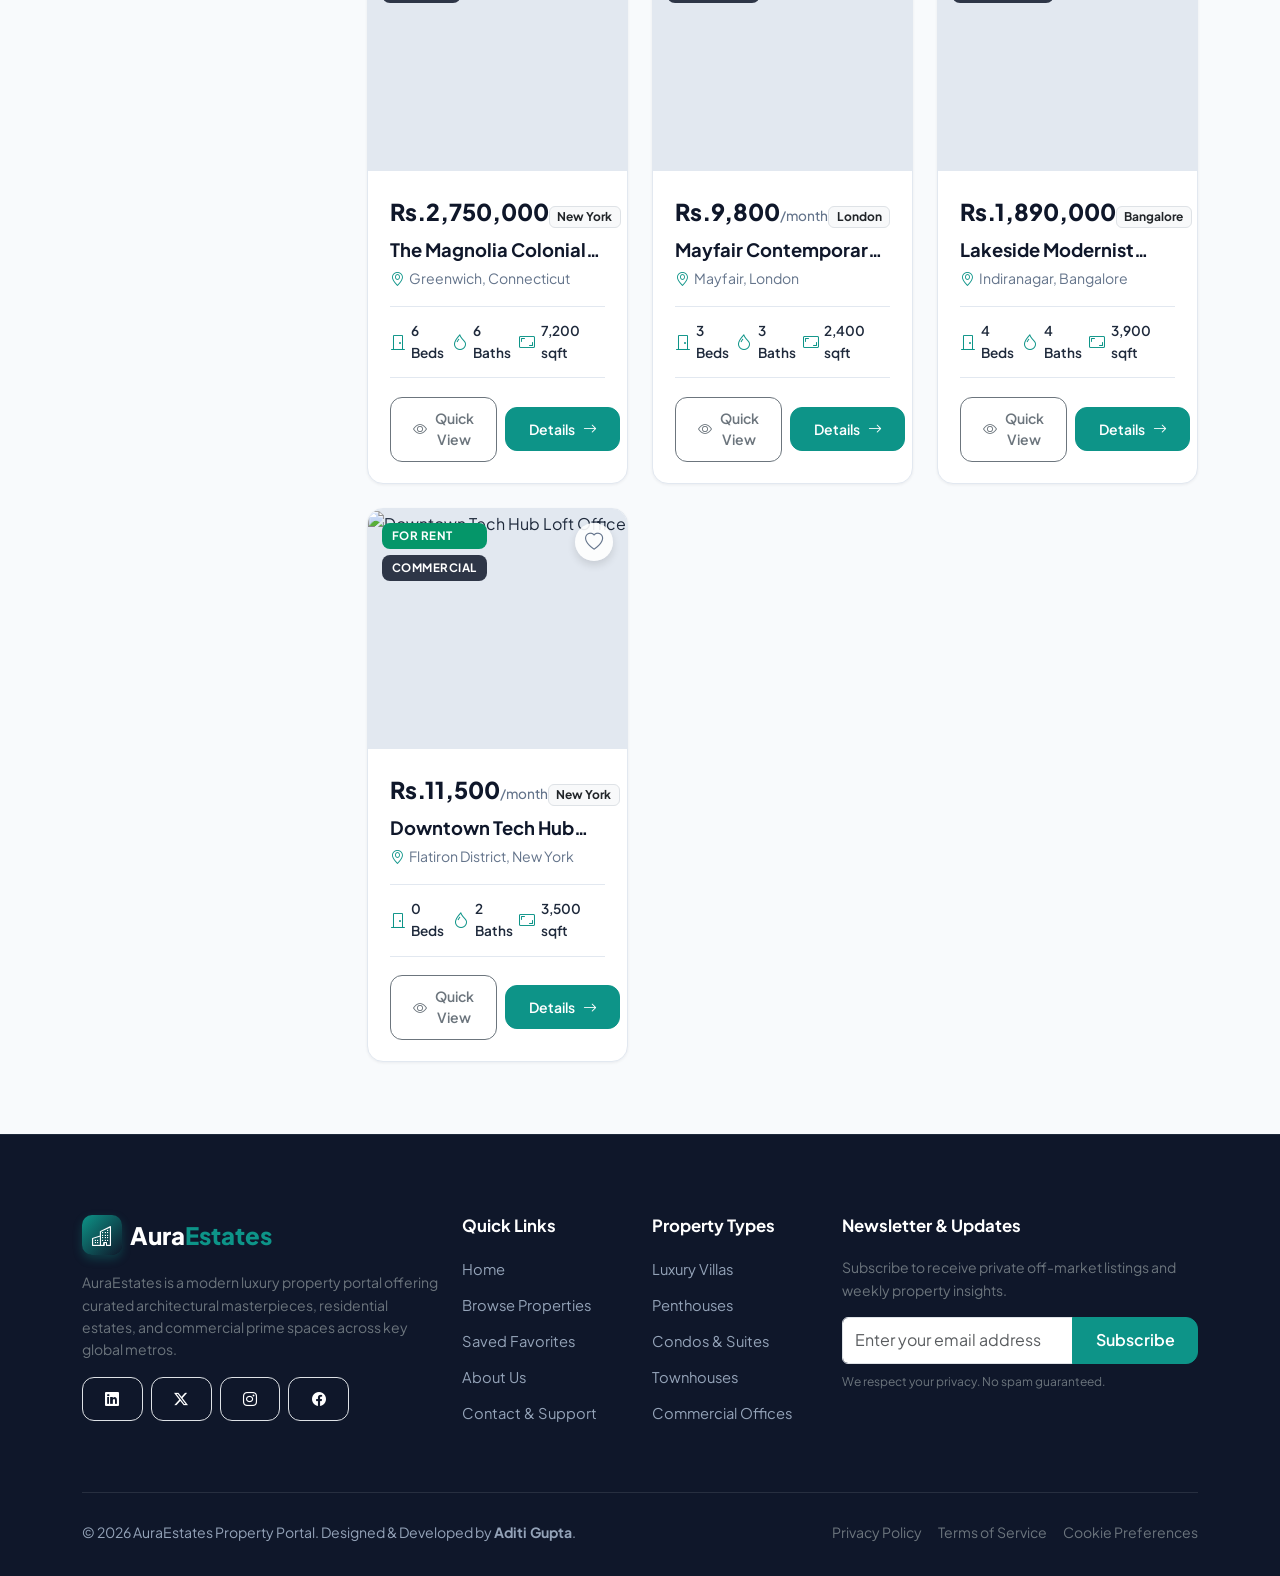
==== commit 9cbfe447: "RealStates" ====
--- a/properties.html
+++ b/properties.html
@@ -136,13 +136,13 @@
               <div class="filter-group">
                 <div class="d-flex justify-content-between align-items-center mb-1">
                   <label for="filterPriceSlider" class="filter-label mb-0">Max Price</label>
-                  <span id="filterPriceValue" class="fw-bold text-accent small">Any Price ($5M+)</span>
+                  <span id="filterPriceValue" class="fw-bold text-accent small">Any Price (Rs.5M+)</span>
                 </div>
                 <input type="range" class="form-range price-range-slider" id="filterPriceSlider" min="5000" max="5000000" step="50000" value="5000000">
                 <div class="d-flex justify-content-between text-muted" style="font-size: 0.72rem;">
-                  <span>$5k</span>
-                  <span>$2.5M</span>
-                  <span>$5M+</span>
+                  <span>Rs.5k</span>
+                  <span>Rs.2.5M</span>
+                  <span>Rs.5M+</span>
                 </div>
               </div>
 
